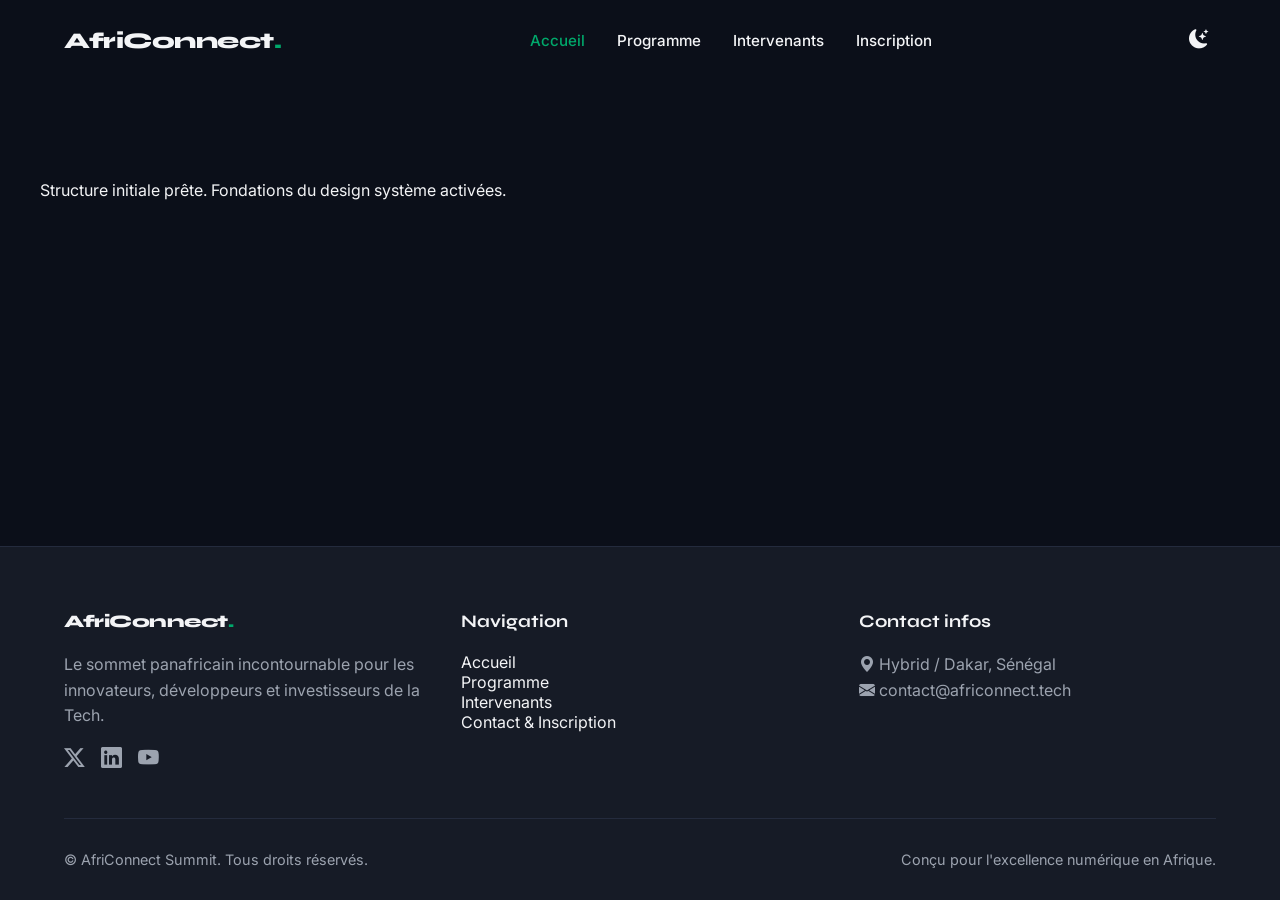
==== contact.html @ d7d1c732 "Initialisation de l'arborescence et création des fichiers" ====
<!DOCTYPE html>
<html lang="fr" data-theme="dark">
<head>
    <meta charset="UTF-8">
    <meta name="viewport" content="width=device-width, initial-scale=1.0">
    <title>AfriConnect Summit 2026 | Accueil</title>
    
    <link rel="preconnect" href="https://fonts.googleapis.com">
    <link rel="preconnect" href="https://fonts.gstatic.com" crossorigin>
    <link href="https://fonts.googleapis.com/css2?family=Inter:wght@400;500;600&family=Syne:wght@700;800&display=swap" rel="stylesheet">
    
    <link rel="stylesheet" href="https://cdn.jsdelivr.net/npm/bootstrap-icons@1.11.3/font/bootstrap-icons.min.css">
    
    <link rel="stylesheet" href="css/style.css">
</head>
<body>

    <header class="header-global">
        <div class="container nav-global">
            <a href="index.html" class="nav-logo" aria-label="AfriConnect Home">
                AfriConnect<span>.</span>
            </a>
            
            <nav class="nav-links" aria-label="Navigation principale">
                <a href="index.html" class="nav-item active">Accueil</a>
                <a href="programme.html" class="nav-item">Programme</a>
                <a href="intervenants.html" class="nav-item">Intervenants</a>
                <a href="contact.html" class="nav-item">Inscription</a>
            </nav>
            
            <div class="nav-actions">
                <button class="theme-toggle" id="theme-toggle" aria-label="Changer de thème">
                    <i class="bi bi-moon-stars-fill"></i>
                </button>
                <button class="menu-burger" id="menu-burger" aria-label="Ouvrir le menu mobile">
                    <i class="bi bi-list"></i>
                </button>
            </div>
        </div>
    </header>

    <main id="main-content">
        <section class="container" style="padding: 100px 0;">
            <p>Structure initiale prête. Fondations du design système activées.</p>
        </section>
    </main>

    <footer class="footer-global">
        <div class="container">
            <div class="footer-grid">
                <div class="footer-col">
                    <h4 class="nav-logo">AfriConnect<span>.</span></h4>
                    <p>Le sommet panafricain incontournable pour les innovateurs, développeurs et investisseurs de la Tech.</p>
                    <div class="footer-socials">
                        <a href="#" aria-label="Twitter X"><i class="bi bi-twitter-x"></i></a>
                        <a href="#" aria-label="LinkedIn"><i class="bi bi-linkedin"></i></a>
                        <a href="#" aria-label="YouTube"><i class="bi bi-youtube"></i></a>
                    </div>
                </div>
                <div class="footer-col">
                    <h4>Navigation</h4>
                    <ul class="footer-links">
                        <li><a href="index.html">Accueil</a></li>
                        <li><a href="programme.html">Programme</a></li>
                        <li><a href="intervenants.html">Intervenants</a></li>
                        <li><a href="contact.html">Contact & Inscription</a></li>
                    </ul>
                </div>
                <div class="footer-col">
                    <h4>Contact infos</h4>
                    <p><i class="bi bi-geo-alt-fill"></i> Hybrid / Dakar, Sénégal</p>
                    <p><i class="bi bi-envelope-fill"></i> contact@africonnect.tech</p>
                </div>
            </div>
            
            <div class="footer-bottom">
                <p>&copy; <span id="footer-year"></span> AfriConnect Summit. Tous droits réservés.</p>
                <p>Conçu pour l'excellence numérique en Afrique.</p>
            </div>
        </div>
    </footer>

    <script src="js/main.js"></script>
</body>
</html>
---- css/style.css ----
/* ==========================================================================
   VARIABLES & DESIGN SYSTEM (2026 Standards)
   ========================================================================== */
:root {
    /* Fonts */
    --font-title: 'Syne', sans-serif;
    --font-body: 'Inter', sans-serif;

    /* Palette - Light Mode (Default) */
    --bg-primary: #ffffff;
    --bg-secondary: #f8f9fa;
    --text-primary: #111111;
    --text-secondary: #555555;
    --accent: #00A86B;         /* Vert Émeraude Panafricain moderne */
    --accent-secondary: #FF6F61; /* Orange Terre Cuite vibrant */
    --border-color: #e5e7eb;
    
    /* Layout & Utilities */
    --max-width: 1200px;
    --radius-sm: 8px;
    --radius-md: 16px;
    --transition-smooth: all 0.4s cubic-bezier(0.16, 1, 0.3, 1);
    --navbar-height: 80px;
}

/* Dark Mode Overrides */
[data-theme="dark"] {
    --bg-primary: #0b0f19;
    --bg-secondary: #161b26;
    --text-primary: #f3f4f6;
    --text-secondary: #9ca3af;
    --border-color: #242b3d;
}

/* ==========================================================================
   RESET & BASE STYLES
   ========================================================================== */
*, *::before, *::after {
    box-sizing: border-box;
    margin: 0;
    padding: 0;
}

html {
    scroll-behavior: smooth;
    font-family: var(--font-body);
    background-color: var(--bg-primary);
    color: var(--text-primary);
    transition: var(--transition-smooth);
}

body {
    min-height: 100vh;
    display: flex;
    flex-direction: column;
}

main {
    flex: 1;
    margin-top: var(--navbar-height);
}

a {
    text-decoration: none;
    color: inherit;
    transition: var(--transition-smooth);
}

ul {
    list-style: none;
}

img {
    max-width: 100%;
    display: block;
}

/* ==========================================================================
   COMMON LAYOUT: NAVBAR & FOOTER (Flexbox Usage 1 & 2)
   ========================================================================== */
.container {
    width: 100%;
    max-width: var(--max-width);
    margin: 0 auto;
    padding: 0 24px;
}

/* Header & Navbar */
.header-global {
    position: fixed;
    top: 0;
    left: 0;
    width: 100%;
    height: var(--navbar-height);
    background-color: transparent;
    z-index: 1000;
    display: flex;
    align-items: center;
    transition: var(--transition-smooth);
}

.nav-global {
    width: 100%;
    display: flex; /* Usage Flexbox 1 */
    justify-content: space-between;
    align-items: center;
}

.nav-logo {
    font-family: var(--font-title);
    font-weight: 800;
    font-size: 1.4rem;
    letter-spacing: -0.5px;
}

.nav-logo span {
    color: var(--accent);
}

.nav-links {
    display: flex;
    gap: 32px;
    align-items: center;
}

.nav-item {
    font-weight: 500;
    font-size: 0.95rem;
    position: relative;
}

.nav-item.active, .nav-item:hover {
    color: var(--accent);
}

/* Actions: DarkMode & Menu Hamburger */
.nav-actions {
    display: flex;
    align-items: center;
    gap: 16px;
}

.theme-toggle {
    background: none;
    border: none;
    color: var(--text-primary);
    font-size: 1.2rem;
    cursor: pointer;
    padding: 8px;
    transition: var(--transition-smooth);
}

.menu-burger {
    display: none; /* Masqué sur Desktop */
    background: none;
    border: none;
    color: var(--text-primary);
    font-size: 1.5rem;
    cursor: pointer;
}

/* Footer Global */
.footer-global {
    background-color: var(--bg-secondary);
    border-top: 1px solid var(--border-color);
    padding: 64px 0 32px 0;
    margin-top: auto;
}

.footer-grid {
    display: flex; /* Usage Flexbox 2 */
    justify-content: space-between;
    flex-wrap: wrap;
    gap: 40px;
    margin-bottom: 48px;
}

.footer-col {
    flex: 1;
    min-width: 250px;
}

.footer-col h4 {
    font-family: var(--font-title);
    font-size: 1.1rem;
    margin-bottom: 20px;
}

.footer-col p {
    color: var(--text-secondary);
    line-height: 1.6;
}

.footer-links display: flex {
    display: flex;
    flex-direction: column;
    gap: 12px;
}

.footer-socials {
    display: flex;
    gap: 16px;
    margin-top: 16px;
}

.footer-socials a {
    font-size: 1.3rem;
    color: var(--text-secondary);
}

.footer-socials a:hover {
    color: var(--accent);
}

.footer-bottom {
    border-top: 1px solid var(--border-color);
    padding-top: 32px;
    display: flex; /* Usage Flexbox 3 */
    justify-content: space-between;
    align-items: center;
    flex-wrap: wrap;
    gap: 16px;
    color: var(--text-secondary);
    font-size: 0.9rem;
}

/* Responsive de base (Mobile First principal) */
@media (max-width: 768px) {
    .nav-links {
        display: none; /* Géré au Commit 2 en JS */
    }
    .menu-burger {
        display: block;
    }
}
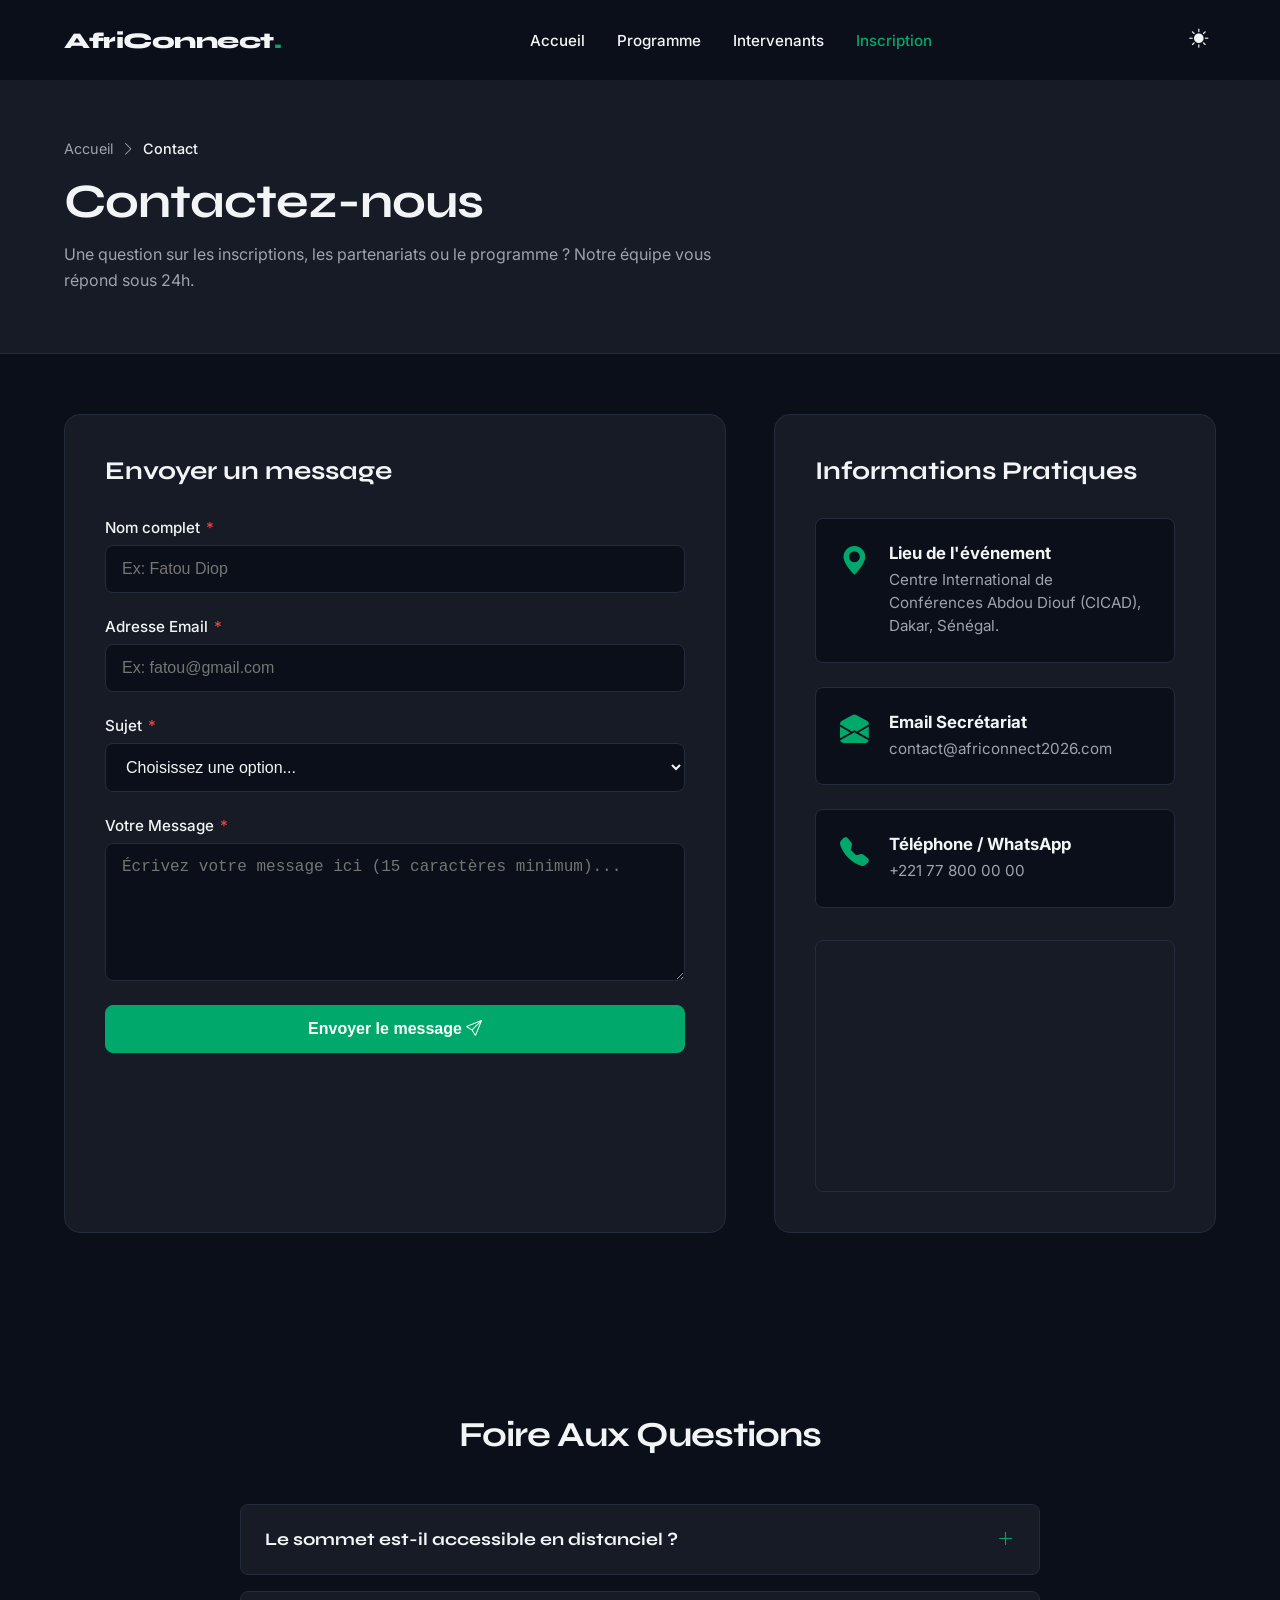
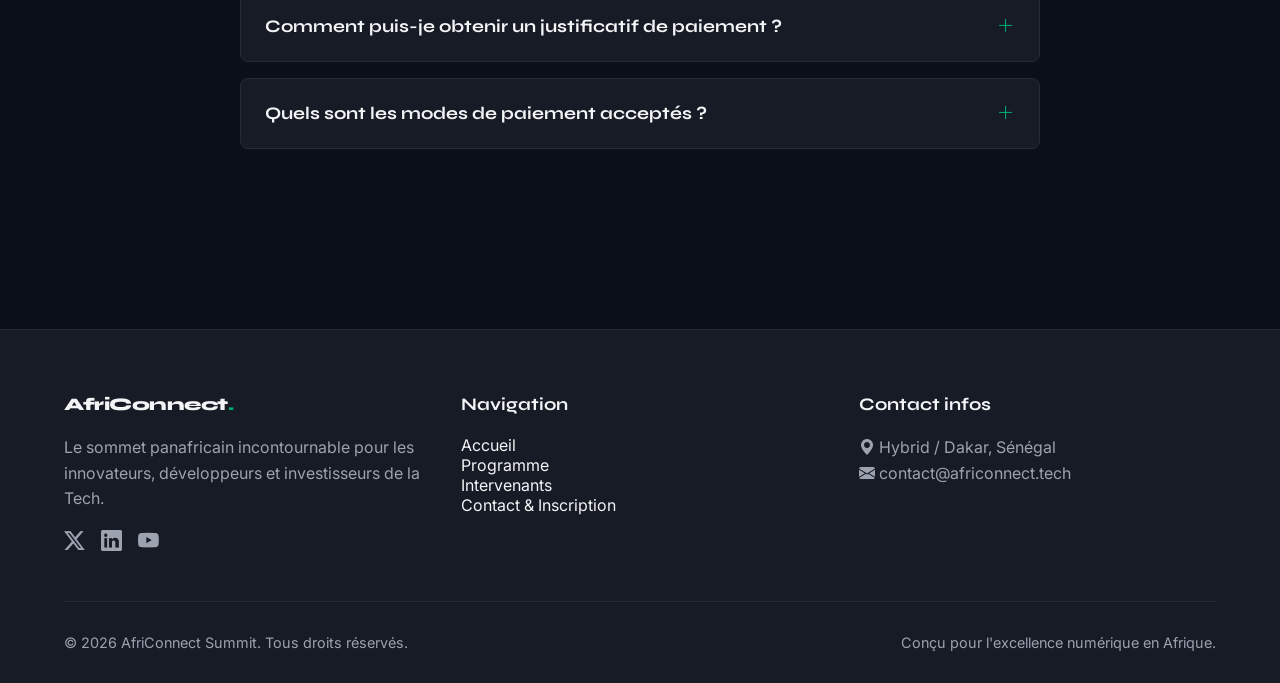
==== commit bc57d71b: "ajout de la page contact avec formulaire, cartes et FAQ" ====
--- a/contact.html
+++ b/contact.html
@@ -3,7 +3,7 @@
 <head>
     <meta charset="UTF-8">
     <meta name="viewport" content="width=device-width, initial-scale=1.0">
-    <title>AfriConnect Summit 2026 | Accueil</title>
+    <title>AfriConnect Summit 2026 | Contact</title>
     
     <link rel="preconnect" href="https://fonts.googleapis.com">
     <link rel="preconnect" href="https://fonts.gstatic.com" crossorigin>
@@ -22,10 +22,10 @@
             </a>
             
             <nav class="nav-links" aria-label="Navigation principale">
-                <a href="index.html" class="nav-item active">Accueil</a>
+                <a href="index.html" class="nav-item">Accueil</a>
                 <a href="programme.html" class="nav-item">Programme</a>
                 <a href="intervenants.html" class="nav-item">Intervenants</a>
-                <a href="contact.html" class="nav-item">Inscription</a>
+                <a href="contact.html" class="nav-item active">Inscription</a>
             </nav>
             
             <div class="nav-actions">
@@ -40,9 +40,147 @@
     </header>
 
     <main id="main-content">
-        <section class="container" style="padding: 100px 0;">
-            <p>Structure initiale prête. Fondations du design système activées.</p>
+
+        <section class="internal-hero">
+            <div class="container">
+                <nav class="breadcrumb" aria-label="Fil d'Ariane">
+                    <a href="index.html">Accueil</a> <i class="bi bi-chevron-right"></i> <span>Contact</span>
+                </nav>
+                <h1 class="internal-title">Contactez-nous</h1>
+                <p class="internal-subtitle">Une question sur les inscriptions, les partenariats ou le programme ? Notre équipe vous répond sous 24h.</p>
+            </div>
         </section>
+
+        <section class="contact-section container">
+            <div class="contact-grid">
+                
+                <div class="contact-form-wrapper">
+                    <h2>Envoyer un message</h2>
+                    <form id="contact-form" novalidate>
+                        <div class="form-group">
+                            <label for="contact-name">Nom complet <span class="required">*</span></label>
+                            <input type="text" id="contact-name" name="name" required minlength="3" placeholder="Ex: Fatou Diop">
+                            <span class="error-msg" id="name-error">Le nom doit contenir au moins 3 caractères.</span>
+                        </div>
+
+                        <div class="form-group">
+                            <label for="contact-email">Adresse Email <span class="required">*</span></label>
+                            <input type="email" id="contact-email" name="email" required placeholder="Ex: fatou@gmail.com">
+                            <span class="error-msg" id="email-error">Veuillez entrer une adresse email valide.</span>
+                        </div>
+
+                        <div class="form-group">
+                            <label for="contact-subject">Sujet <span class="required">*</span></label>
+                            <select id="contact-subject" name="subject" required>
+                                <option value="" disabled selected>Choisissez une option...</option>
+                                <option value="inscription">Inscription & Billetterie</option>
+                                <option value="partenariat">Devenir Sponsor / Partenaire</option>
+                                <option value="presse">Presse & Médias</option>
+                                <option value="autre">Autre demande</option>
+                            </select>
+                            <span class="error-msg" id="subject-error">Veuillez sélectionner un sujet.</span>
+                        </div>
+
+                        <div class="form-group">
+                            <label for="contact-message">Votre Message <span class="required">*</span></label>
+                            <textarea id="contact-message" name="message" required minlength="15" rows="6" placeholder="Écrivez votre message ici (15 caractères minimum)..."></textarea>
+                            <span class="error-msg" id="message-error">Votre message doit contenir au moins 15 caractères.</span>
+                        </div>
+
+                        <button type="submit" class="btn btn-primary w-100">
+                            Envoyer le message <i class="bi bi-send"></i>
+                        </button>
+                    </form>
+                    
+                    <div id="form-status" class="form-status-box" style="display: none;"></div>
+                </div>
+
+                <div class="contact-info-wrapper">
+                    <h2>Informations Pratiques</h2>
+                    <div class="info-card-list">
+                        <div class="info-item-card">
+                            <div class="info-icon"><i class="bi bi-geo-alt-fill"></i></div>
+                            <div class="info-text">
+                                <h3>Lieu de l'événement</h3>
+                                <p>Centre International de Conférences Abdou Diouf (CICAD), Dakar, Sénégal.</p>
+                            </div>
+                        </div>
+                        <div class="info-item-card">
+                            <div class="info-icon"><i class="bi bi-envelope-open-fill"></i></div>
+                            <div class="info-text">
+                                <h3>Email Secrétariat</h3>
+                                <p><a href="mailto:contact@africonnect2026.com">contact@africonnect2026.com</a></p>
+                            </div>
+                        </div>
+                        <div class="info-item-card">
+                            <div class="info-icon"><i class="bi bi-telephone-fill"></i></div>
+                            <div class="info-text">
+                                <h3>Téléphone / WhatsApp</h3>
+                                <p><a href="tel:+221778000000">+221 77 800 00 00</a></p>
+                            </div>
+                        </div>
+                    </div>
+
+                    <div class="map-container">
+                        <iframe 
+                            src="https://www.google.com/maps/embed?pb=!1m18!1m12!1m3!1d3859.479536139478!2d-17.227282424208573!3d14.741982773604085!2m3!1f0!2f0!3f0!3m2!1i1024!2i768!4f13.1!3m3!1m2!1s0xec1bc1001c38555%3A0xad5b412bfa4ca15f!2sCentre%20International%20de%20Conf%C3%A9rences%20Abdou%20Diouf%20(CICAD)!5e0!3m2!1sfr!2ssn!4v1710000000000!5m2!1sfr!2ssn" 
+                            width="100%" 
+                            height="250" 
+                            style="border:0;" 
+                            allowfullscreen="" 
+                            loading="lazy" 
+                            referrerpolicy="no-referrer-when-downgrade"
+                            title="Carte de localisation du CICAD - AfriConnect 2026">
+                        </iframe>
+                    </div>
+                </div>
+
+            </div>
+        </section>
+
+        <section class="faq-section section-reveal container">
+            <h2 class="section-title text-center">Foire Aux Questions</h2>
+            <div class="accordion-container">
+                
+                <div class="accordion-item">
+                    <button class="accordion-header" aria-expanded="false">
+                        <span>Le sommet est-il accessible en distanciel ?</span>
+                        <i class="bi bi-plus-lg"></i>
+                    </button>
+                    <div class="accordion-collapse">
+                        <div class="accordion-body">
+                            <p>Oui, absolument ! Toutes les keynotes de l'Amphithéâtre Kédougou et les tables rondes feront l'objet d'une diffusion en streaming HD accessible pour les détenteurs d'un pass Digital.</p>
+                        </div>
+                    </div>
+                </div>
+
+                <div class="accordion-item">
+                    <button class="accordion-header" aria-expanded="false">
+                        <span>Comment puis-je obtenir un justificatif de paiement ?</span>
+                        <i class="bi bi-plus-lg"></i>
+                    </button>
+                    <div class="accordion-collapse">
+                        <div class="accordion-body">
+                            <p>Une facture nominative acquittée est envoyée automatiquement au format PDF par email immédiatement après la validation de votre paiement en ligne.</p>
+                        </div>
+                    </div>
+                </div>
+
+                <div class="accordion-item">
+                    <button class="accordion-header" aria-expanded="false">
+                        <span>Quels sont les modes de paiement acceptés ?</span>
+                        <i class="bi bi-plus-lg"></i>
+                    </button>
+                    <div class="accordion-collapse">
+                        <div class="accordion-body">
+                            <p>Nous acceptons les cartes bancaires internationales (Visa, MasterCard), ainsi que les solutions de Mobile Money majeures (Wave, Orange Money, MTN MoMo) via notre passerelle sécurisée AfroPay.</p>
+                        </div>
+                    </div>
+                </div>
+
+            </div>
+        </section>
+
     </main>
 
     <footer class="footer-global">
--- a/css/style.css
+++ b/css/style.css
@@ -22,14 +22,23 @@
     --transition-smooth: all 0.4s cubic-bezier(0.16, 1, 0.3, 1);
     --navbar-height: 80px;
 }
-
-/* Dark Mode Overrides */
+/* ==========================================================================
+   DARK MODE OVERRIDES (Version Prioritaire)
+   ========================================================================== */
+html[data-theme="dark"], 
 [data-theme="dark"] {
-    --bg-primary: #0b0f19;
-    --bg-secondary: #161b26;
-    --text-primary: #f3f4f6;
-    --text-secondary: #9ca3af;
-    --border-color: #242b3d;
+    --bg-primary: #0b0f19 !important;
+    --bg-secondary: #161b26 !important;
+    --text-primary: #f3f4f6 !important;
+    --text-secondary: #9ca3af !important;
+    --border-color: #242b3d !important;
+}
+
+/* Force le rafraîchissement global du fond du corps */
+html, body {
+    background-color: var(--bg-primary);
+    color: var(--text-primary);
+    transition: background-color 0.3s ease, color 0.3s ease;
 }
 
 /* ==========================================================================
@@ -232,4 +241,971 @@
     .menu-burger {
         display: block;
     }
+}
+/* ==========================================================================
+   INTERACTIONS NAVBAR DYNAMIQUES (Commit 2 Additions)
+   ========================================================================== */
+
+/* État de la navbar après 80px de scroll (Effet Glassmorphism 2026) */
+.header-global.scrolled {
+    background-color: rgba(255, 255, 255, 0.75);
+    backdrop-filter: blur(16px);
+    -webkit-backdrop-filter: blur(16px);
+    box-shadow: 0 4px 30px rgba(0, 0, 0, 0.03);
+    border-bottom: 1px solid rgba(0, 0, 0, 0.05);
+}
+
+[data-theme="dark"] .header-global.scrolled {
+    background-color: rgba(11, 15, 25, 0.75);
+    box-shadow: 0 4px 30px rgba(0, 0, 0, 0.2);
+    border-bottom: 1px solid rgba(255, 255, 255, 0.05);
+}
+
+/* Modification responsive pour le menu mobile actif */
+@media (max-width: 768px) {
+    .nav-links {
+        display: flex;
+        flex-direction: column;
+        position: fixed;
+        top: var(--navbar-height);
+        left: -100%; /* Caché par défaut à gauche */
+        width: 100%;
+        height: calc(100vh - var(--navbar-height));
+        background-color: var(--bg-primary);
+        padding: 40px 24px;
+        gap: 24px;
+        align-items: flex-start;
+        transition: var(--transition-smooth);
+        border-top: 1px solid var(--border-color);
+        z-index: 999;
+    }
+
+    /* Classe injectée par le JS pour ouvrir le menu */
+    .nav-links.mobile-active {
+        left: 0;
+    }
+
+    .nav-item {
+        font-size: 1.5rem; /* Plus grand sur mobile pour l'accessibilité tactile */
+        width: 100%;
+    }
+}
+/* ==========================================================================
+   SECTION HERO & BOUTONS (Commit 3)
+   ========================================================================== */
+.hero-section {
+    min-height: calc(100vh - var(--navbar-height));
+    display: flex;
+    align-items: center;
+    justify-content: center;
+    padding: 80px 0;
+    position: relative;
+    overflow: hidden;
+    background: radial-gradient(circle at 80% 20%, rgba(0, 168, 107, 0.05), transparent 40%),
+                radial-gradient(circle at 20% 80%, rgba(255, 111, 97, 0.05), transparent 40%);
+}
+
+.hero-container {
+    display: flex;
+    flex-direction: column;
+    align-items: center;
+    text-align: center;
+}
+
+/* Badge Contextuel */
+.hero-badge {
+    background-color: var(--bg-secondary);
+    border: 1px solid var(--border-color);
+    padding: 8px 16px;
+    border-radius: 100px;
+    font-size: 0.9rem;
+    font-weight: 500;
+    margin-bottom: 24px;
+    color: var(--accent);
+}
+
+/* Titre Expressif (Style 2026) */
+.hero-title {
+    font-family: var(--font-title);
+    font-size: clamp(2.5rem, 5vw, 4.5rem);
+    font-weight: 800;
+    line-height: 1.1;
+    letter-spacing: -2px;
+    margin-bottom: 24px;
+}
+
+.hero-title span {
+    color: var(--accent);
+    position: relative;
+}
+
+.hero-subtitle {
+    font-size: clamp(1rem, 2vw, 1.25rem);
+    color: var(--text-secondary);
+    margin-bottom: 40px;
+    font-weight: 500;
+}
+
+/* Boutons de Style Moderne */
+.hero-actions {
+    display: flex;
+    gap: 16px;
+    margin-bottom: 64px;
+    flex-wrap: wrap;
+    justify-content: center;
+}
+
+.btn {
+    display: inline-block;
+    padding: 14px 28px;
+    font-weight: 600;
+    font-size: 1rem;
+    border-radius: var(--radius-sm);
+    transition: var(--transition-smooth);
+    cursor: pointer;
+}
+
+.btn-primary {
+    background-color: var(--accent);
+    color: #ffffff;
+    border: 1px solid var(--accent);
+}
+
+.btn-primary:hover {
+    background-color: transparent;
+    color: var(--accent);
+    transform: translateY(-3px);
+}
+
+.btn-secondary {
+    background-color: transparent;
+    color: var(--text-primary);
+    border: 1px solid var(--border-color);
+}
+
+.btn-secondary:hover {
+    background-color: var(--bg-secondary);
+    transform: translateY(-3px);
+}
+
+/* Grille du Compte à Rebours */
+.countdown-wrapper {
+    width: 100%;
+    max-width: 600px;
+}
+
+.countdown-title {
+    font-size: 0.9rem;
+    text-transform: uppercase;
+    letter-spacing: 1px;
+    color: var(--text-secondary);
+    margin-bottom: 16px;
+    font-weight: 600;
+}
+
+.countdown-grid {
+    display: grid;
+    grid-template-columns: repeat(4, 1fr); /* Premier usage explicite de CSS Grid */
+    gap: 16px;
+}
+
+.countdown-box {
+    background-color: var(--bg-secondary);
+    border: 1px solid var(--border-color);
+    padding: 16px;
+    border-radius: var(--radius-md);
+    display: flex;
+    flex-direction: column;
+    align-items: center;
+}
+
+.countdown-box span {
+    font-family: var(--font-title);
+    font-size: clamp(1.5rem, 3vw, 2.5rem);
+    font-weight: 800;
+    color: var(--text-primary);
+}
+
+.countdown-box label {
+    font-size: 0.8rem;
+    color: var(--text-secondary);
+    margin-top: 4px;
+}
+
+/* ==========================================================================
+   ANIMATION D'APPARITION CSS (CSS Loading Animation)
+   ========================================================================== */
+.animate-fade-in {
+    opacity: 0;
+    transform: translateY(30px);
+    animation: fadeInUp 1s cubic-bezier(0.16, 1, 0.3, 1) forwards;
+}
+
+/* Décalages d'animation (Delays) pour l'effet fluide cascade */
+.hero-badge { animation-delay: 0.1s; }
+.hero-title { animation-delay: 0.2s; }
+.hero-subtitle { animation-delay: 0.3s; }
+.hero-actions { animation-delay: 0.4s; }
+.countdown-wrapper { animation-delay: 0.5s; }
+
+@keyframes fadeInUp {
+    to {
+        opacity: 1;
+        transform: translateY(0);
+    }
+}
+
+/* Version Tablette / Mobile pour la grille */
+@media (max-width: 480px) {
+    .countdown-grid {
+        grid-template-columns: repeat(2, 1fr);
+    }
+}
+/* ==========================================================================
+   CONSTRUCTION DES SECTIONS DE L'ACCUEIL (Commit 4)
+   ========================================================================== */
+.section-reveal {
+    padding: 100px 0;
+    opacity: 1;
+    transform: translateY(0);
+    transition: opacity 0.8s cubic-bezier(0.16, 1, 0.3, 1), transform 0.8s cubic-bezier(0.16, 1, 0.3, 1);
+}
+
+/* Classe injectée par JavaScript quand l'élément entre à l'écran */
+.section-reveal.visible {
+    opacity: 1;
+    transform: translateY(0);
+}
+
+.section-title {
+    font-family: var(--font-title);
+    font-size: 2.2rem;
+    margin-bottom: 48px;
+    letter-spacing: -1px;
+}
+
+.text-center { text-align: center; }
+
+/* 1. Chiffres Clés - Usage CSS Grid (2) */
+.stats-grid {
+    display: grid;
+    grid-template-columns: repeat(4, 1fr);
+    gap: 24px;
+}
+
+.stat-card {
+    background-color: var(--bg-secondary);
+    border: 1px solid var(--border-color);
+    padding: 40px 24px;
+    border-radius: var(--radius-md);
+    text-align: center;
+}
+
+.stat-number {
+    font-family: var(--font-title);
+    font-size: 3rem;
+    font-weight: 800;
+    color: var(--accent);
+    display: block;
+    margin-bottom: 8px;
+}
+
+.stat-label {
+    color: var(--text-secondary);
+    font-weight: 500;
+}
+
+/* 2. Pourquoi Participer - Usage Flexbox (4) */
+.features-flex {
+    display: flex;
+    gap: 32px;
+}
+
+.feature-card {
+    flex: 1;
+    background-color: var(--bg-primary);
+    border: 1px solid var(--border-color);
+    padding: 40px;
+    border-radius: var(--radius-md);
+    transition: var(--transition-smooth);
+}
+
+.feature-card:hover {
+    border-color: var(--accent);
+    transform: translateY(-5px);
+}
+
+.feature-icon {
+    font-size: 2rem;
+    color: var(--accent);
+    margin-bottom: 24px;
+}
+
+.feature-card h3 {
+    font-family: var(--font-title);
+    margin-bottom: 16px;
+    font-size: 1.3rem;
+}
+
+.feature-card p {
+    color: var(--text-secondary);
+    line-height: 1.6;
+}
+
+/* 3. Intervenants Vedettes - Usage CSS Grid (3) */
+.section-header-flex {
+    display: flex;
+    justify-content: space-between;
+    align-items: center;
+    margin-bottom: 48px;
+}
+
+.section-header-flex .section-title { margin-bottom: 0; }
+.btn-sm { padding: 8px 20px; font-size: 0.9rem; }
+
+.speakers-grid {
+    display: grid;
+    grid-template-columns: repeat(4, 1fr);
+    gap: 24px;
+}
+
+.speaker-card {
+    background-color: var(--bg-secondary);
+    border: 1px solid var(--border-color);
+    border-radius: var(--radius-md);
+    overflow: hidden;
+    transition: var(--transition-smooth);
+}
+
+.speaker-card:hover {
+    transform: translateY(-8px);
+    box-shadow: 0 12px 40px rgba(0,0,0,0.05);
+    border-color: var(--accent);
+}
+
+.speaker-img-wrapper {
+    width: 100%;
+    height: 280px;
+    overflow: hidden;
+    background-color: var(--border-color);
+}
+
+.speaker-img-wrapper img {
+    width: 100%;
+    height: 100%;
+    object-fit: cover;
+    transition: var(--transition-smooth);
+}
+
+.speaker-card:hover .speaker-img-wrapper img {
+    transform: scale(1.05);
+}
+
+.speaker-info {
+    padding: 24px;
+}
+
+.speaker-info h3 {
+    font-family: var(--font-title);
+    font-size: 1.2rem;
+    margin-bottom: 4px;
+}
+
+.speaker-role {
+    color: var(--text-secondary);
+    font-size: 0.9rem;
+    margin-bottom: 12px;
+}
+
+.speaker-country {
+    font-size: 0.85rem;
+    background-color: var(--bg-primary);
+    padding: 4px 10px;
+    border-radius: 100px;
+    border: 1px solid var(--border-color);
+}
+
+/* 4. Partenaires / Sponsors */
+.sponsors-tier {
+    display: flex;
+    justify-content: center;
+    align-items: center;
+    gap: 40px;
+    margin-bottom: 40px;
+    flex-wrap: wrap;
+}
+
+.sponsor-logo {
+    background-color: var(--bg-secondary);
+    border: 1px solid var(--border-color);
+    border-radius: var(--radius-sm);
+    color: var(--text-secondary);
+    font-weight: 600;
+}
+
+.tier-gold .sponsor-logo { padding: 24px 48px; font-size: 1.3rem; color: var(--text-primary); }
+.tier-silver .sponsor-logo { padding: 18px 36px; font-size: 1rem; }
+.tier-bronze .sponsor-logo { padding: 12px 24px; font-size: 0.85rem; }
+
+/* 5. Bouton Flottant (Back to Top) */
+.back-to-top {
+    position: fixed;
+    bottom: 32px;
+    right: 32px;
+    width: 48px;
+    height: 48px;
+    border-radius: 50%;
+    background-color: var(--accent);
+    color: white;
+    border: none;
+    cursor: pointer;
+    display: flex;
+    align-items: center;
+    justify-content: center;
+    font-size: 1.8rem;
+    opacity: 0;
+    pointer-events: none;
+    transform: translateY(10px);
+    transition: var(--transition-smooth);
+    z-index: 99;
+}
+
+.back-to-top.show {
+    opacity: 1;
+    pointer-events: auto;
+    transform: translateY(0);
+}
+
+/* RESPONSIVE MEDIA QUERIES (Breakpoints) */
+@media (max-width: 1024px) {
+    .stats-grid, .speakers-grid { grid-template-columns: repeat(2, 1fr); }
+    .features-flex { flex-direction: column; }
+}
+
+@media (max-width: 560px) {
+    .stats-grid, .speakers-grid { grid-template-columns: 1fr; }
+    .section-header-flex { flex-direction: column; align-items: flex-start; gap: 16px; }
+}
+/* ==========================================================================
+   PAGE PROGRAMME - STYLES (Commit 5)
+   ========================================================================== */
+.internal-hero {
+    background-color: var(--bg-secondary);
+    padding: 60px 0;
+    border-bottom: 1px solid var(--border-color);
+    margin-bottom: 60px;
+}
+
+.breadcrumb {
+    font-size: 0.9rem;
+    color: var(--text-secondary);
+    margin-bottom: 16px;
+    display: flex;
+    align-items: center;
+    gap: 8px;
+}
+
+.breadcrumb a:hover { color: var(--accent); }
+.breadcrumb span { color: var(--text-primary); font-weight: 500; }
+
+.internal-title {
+    font-family: var(--font-title);
+    font-size: clamp(2rem, 4vw, 3rem);
+    letter-spacing: -1px;
+    margin-bottom: 12px;
+}
+
+.internal-subtitle {
+    color: var(--text-secondary);
+    max-width: 700px;
+    line-height: 1.6;
+}
+
+/* Onglets (Tabs Layout) */
+.tabs-container {
+    display: flex;
+    gap: 16px;
+    margin-bottom: 40px;
+    border-bottom: 1px solid var(--border-color);
+    padding-bottom: 16px;
+}
+
+.tab-btn {
+    background: none;
+    border: none;
+    padding: 12px 24px;
+    cursor: pointer;
+    text-align: left;
+    border-radius: var(--radius-sm);
+    transition: var(--transition-smooth);
+    display: flex;
+    flex-direction: column;
+}
+
+.tab-btn:hover { background-color: var(--bg-secondary); }
+
+.tab-btn.active {
+    background-color: var(--accent);
+}
+
+.tab-btn.active .tab-day, .tab-btn.active .tab-date {
+    color: #ffffff;
+}
+
+.tab-day {
+    font-family: var(--font-title);
+    font-weight: 800;
+    font-size: 1.2rem;
+    color: var(--text-primary);
+}
+
+.tab-date {
+    font-size: 0.85rem;
+    color: var(--text-secondary);
+    margin-top: 2px;
+}
+
+/* Gestion de l'affichage des panneaux (Tabs Display System) */
+.tab-panel {
+    display: none;
+}
+
+.tab-panel.active {
+    display: block;
+    animation: fadeIn 0.5s ease forwards;
+}
+
+/* Tableaux Stylisés */
+.table-wrapper {
+    overflow-x: auto; /* Empêche la casse sur mobile */
+    border: 1px solid var(--border-color);
+    border-radius: var(--radius-md);
+    background-color: var(--bg-primary);
+}
+
+.schedule-table {
+    width: 100%;
+    border-collapse: collapse;
+    text-align: left;
+    font-size: 0.95rem;
+}
+
+.schedule-table th, .schedule-table td {
+    padding: 20px 24px;
+    border-bottom: 1px solid var(--border-color);
+}
+
+.schedule-table th {
+    background-color: var(--bg-secondary);
+    font-family: var(--font-title);
+    font-weight: 700;
+    color: var(--text-primary);
+}
+
+/* Alternance de couleurs exigée (Zebra Striping) */
+.schedule-table tbody tr:nth-child(even) {
+    background-color: var(--bg-secondary);
+}
+
+.schedule-table tbody tr:last-child td {
+    border-bottom: none;
+}
+
+.time-col {
+    font-weight: 600;
+    color: var(--accent);
+    white-space: nowrap;
+}
+
+.session-title {
+    font-weight: 600;
+    color: var(--text-primary);
+}
+
+.speaker-col {
+    font-weight: 500;
+}
+
+/* Section Thématiques - Usage CSS Grid (4) : Grille 2x2 */
+.topics-grid {
+    display: grid;
+    grid-template-columns: repeat(2, 1fr);
+    gap: 32px;
+}
+
+.topic-item {
+    background-color: var(--bg-secondary);
+    border: 1px solid var(--border-color);
+    padding: 40px;
+    border-radius: var(--radius-md);
+    transition: var(--transition-smooth);
+}
+
+.topic-item:hover {
+    border-color: var(--accent-secondary);
+    transform: scale(1.01);
+}
+
+.topic-icon {
+    font-size: 2rem;
+    color: var(--accent-secondary);
+    margin-bottom: 20px;
+}
+
+.topic-item h3 {
+    font-family: var(--font-title);
+    margin-bottom: 12px;
+}
+
+.topic-item p {
+    color: var(--text-secondary);
+    line-height: 1.6;
+}
+
+/* Responsive local du programme */
+@media (max-width: 768px) {
+    .tabs-container { flex-direction: column; }
+    .topics-grid { grid-template-columns: 1fr; }
+    .schedule-table th, .schedule-table td { padding: 14px 16px; font-size: 0.85rem; }
+}
+/* ==========================================================================
+   PAGE INTERVENANTS - GALERIE & FILTRES (Commit 6)
+   ========================================================================== */
+.filter-section {
+    margin-bottom: 48px;
+}
+
+.filter-wrapper {
+    display: flex;
+    gap: 16px;
+    background-color: var(--bg-secondary);
+    border: 1px solid var(--border-color);
+    padding: 16px;
+    border-radius: var(--radius-md);
+}
+
+.search-box, .select-box {
+    position: relative;
+    display: flex;
+    align-items: center;
+    background-color: var(--bg-primary);
+    border: 1px solid var(--border-color);
+    border-radius: var(--radius-sm);
+    padding: 0 16px;
+}
+
+.search-box { flex: 2; }
+.select-box { flex: 1; }
+
+.search-box i, .select-box i {
+    color: var(--text-secondary);
+    margin-right: 12px;
+}
+
+.search-box input, .select-box select {
+    width: 100%;
+    background: none;
+    border: none;
+    padding: 14px 0;
+    color: var(--text-primary);
+    font-size: 1rem;
+    outline: none;
+}
+
+.select-box select {
+    cursor: pointer;
+    appearance: none; /* Supprime la flèche par défaut */
+}
+
+/* Modifiez cette règle dans votre CSS : */
+.speakers-full-grid {
+    display: grid;
+    /* Force 4 colonnes égales sur grand écran */
+    grid-template-columns: repeat(4, 1fr); 
+    gap: 32px;
+    margin-bottom: 80px;
+}
+
+/* Version responsive pour éviter que les cartes soient trop écrasées sur tablette et mobile */
+@media (max-width: 1024px) {
+    .speakers-full-grid {
+        grid-template-columns: repeat(2, 1fr); /* 2 par ligne sur tablette */
+    }
+}
+
+@media (max-width: 600px) {
+    .speakers-full-grid {
+        grid-template-columns: 1fr; /* 1 seul par ligne sur mobile */
+    }
+}
+
+.speaker-card-full {
+    background-color: var(--bg-secondary);
+    border: 1px solid var(--border-color);
+    border-radius: var(--radius-md);
+    overflow: hidden;
+    display: flex;
+    flex-direction: column;
+    transition: var(--transition-smooth);
+}
+
+.speaker-card-full:hover {
+    transform: translateY(-5px);
+    border-color: var(--accent);
+}
+
+.speaker-profile-img {
+    position: relative;
+    height: 320px;
+    overflow: hidden;
+}
+
+.speaker-profile-img img {
+    width: 100%;
+    height: 100%;
+    object-fit: cover;
+}
+
+.country-badge {
+    position: absolute;
+    bottom: 16px;
+    left: 16px;
+    background-color: rgba(11, 15, 25, 0.85);
+    backdrop-filter: blur(4px);
+    color: #ffffff;
+    padding: 6px 14px;
+    border-radius: 100px;
+    font-size: 0.85rem;
+    font-weight: 500;
+}
+
+.speaker-profile-details {
+    padding: 24px;
+    flex-grow: 1;
+    display: flex;
+    flex-direction: column;
+}
+
+.speaker-profile-details h3 {
+    font-family: var(--font-title);
+    font-size: 1.3rem;
+    margin-bottom: 4px;
+}
+
+.speaker-title-job {
+    color: var(--accent);
+    font-weight: 600;
+    font-size: 0.9rem;
+    margin-bottom: 14px;
+}
+
+.speaker-bio {
+    color: var(--text-secondary);
+    font-size: 0.95rem;
+    line-height: 1.5;
+}
+
+/* Message si aucun résultat */
+.no-results-msg {
+    text-align: center;
+    padding: 40px;
+    color: var(--text-secondary);
+    font-size: 1.1rem;
+    border: 1px dashed var(--border-color);
+    border-radius: var(--radius-md);
+    background-color: var(--bg-secondary);
+}
+
+/* Responsive local */
+@media (max-width: 768px) {
+    .filter-wrapper { flex-direction: column; }
+}
+/* ==========================================================================
+   PAGE CONTACT & FAQ - STYLES (Commit 7)
+   ========================================================================== */
+.contact-grid {
+    display: grid;
+    grid-template-columns: 3fr 2fr;
+    gap: 48px;
+    margin-bottom: 80px;
+}
+
+.contact-form-wrapper, .contact-info-wrapper {
+    background-color: var(--bg-secondary);
+    border: 1px solid var(--border-color);
+    padding: 40px;
+    border-radius: var(--radius-md);
+}
+
+.contact-form-wrapper h2, .contact-info-wrapper h2 {
+    font-family: var(--font-title);
+    margin-bottom: 32px;
+    font-size: 1.6rem;
+}
+
+/* Groupes de formulaires */
+.form-group {
+    margin-bottom: 24px;
+    display: flex;
+    flex-direction: column;
+}
+
+.form-group label {
+    font-weight: 500;
+    margin-bottom: 8px;
+    font-size: 0.95rem;
+}
+
+.required { color: #ef4444; margin-left: 2px; }
+
+.form-group input, .form-group select, .form-group textarea {
+    background-color: var(--bg-primary);
+    border: 1px solid var(--border-color);
+    padding: 14px 16px;
+    border-radius: var(--radius-sm);
+    color: var(--text-primary);
+    font-size: 1rem;
+    outline: none;
+    transition: var(--transition-smooth);
+}
+
+.form-group input:focus, .form-group select:focus, .form-group textarea:focus {
+    border-color: var(--accent);
+}
+
+/* Gestion des erreurs de saisie */
+.form-group.invalid input, .form-group.invalid select, .form-group.invalid textarea {
+    border-color: #ef4444;
+}
+
+.error-msg {
+    color: #ef4444;
+    font-size: 0.85rem;
+    margin-top: 6px;
+    display: none;
+}
+
+.form-group.invalid .error-msg {
+    display: block;
+}
+
+.w-100 { width: 100%; }
+
+/* Cartes d'informations */
+.info-card-list {
+    display: flex;
+    flex-direction: column;
+    gap: 24px;
+}
+
+.info-item-card {
+    display: flex;
+    gap: 20px;
+    background-color: var(--bg-primary);
+    border: 1px solid var(--border-color);
+    padding: 24px;
+    border-radius: var(--radius-sm);
+}
+
+.info-icon {
+    font-size: 1.8rem;
+    color: var(--accent);
+}
+
+.info-text h3 {
+    font-size: 1.05rem;
+    font-weight: 700;
+    margin-bottom: 6px;
+}
+
+.info-text p, .info-text a {
+    color: var(--text-secondary);
+    font-size: 0.95rem;
+    line-height: 1.5;
+}
+
+.info-text a:hover { color: var(--accent); }
+
+/* Statut d'envoi */
+.form-status-box {
+    margin-top: 24px;
+    padding: 16px;
+    border-radius: var(--radius-sm);
+    font-weight: 500;
+    text-align: center;
+}
+.form-status-box.success { background-color: rgba(16, 185, 129, 0.15); color: #10b981; border: 1px solid #10b981; }
+.form-status-box.error { background-color: rgba(239, 68, 68, 0.15); color: #ef4444; border: 1px solid #ef4444; }
+
+/* SYSTEM ACCORDÉON (FAQ) */
+.accordion-container {
+    max-width: 800px;
+    margin: 0 auto 80px auto;
+    display: flex;
+    flex-direction: column;
+    gap: 16px;
+}
+
+.accordion-item {
+    background-color: var(--bg-secondary);
+    border: 1px solid var(--border-color);
+    border-radius: var(--radius-sm);
+    overflow: hidden;
+}
+
+.accordion-header {
+    width: 100%;
+    background: none;
+    border: none;
+    padding: 24px;
+    display: flex;
+    justify-content: space-between;
+    align-items: center;
+    cursor: pointer;
+    color: var(--text-primary);
+    font-family: var(--font-title);
+    font-weight: 700;
+    font-size: 1.1rem;
+    text-align: left;
+}
+
+.accordion-header i {
+    transition: transform 0.3s cubic-bezier(0.16, 1, 0.3, 1);
+    color: var(--accent);
+}
+
+/* Zone d'enroulement animée */
+.accordion-collapse {
+    max-height: 0;
+    overflow: hidden;
+    transition: max-height 0.3s cubic-bezier(0.16, 1, 0.3, 1);
+}
+
+.accordion-body {
+    padding: 0 24px 24px 24px;
+    color: var(--text-secondary);
+    line-height: 1.6;
+    font-size: 0.95rem;
+}
+
+/* États JavaScript */
+.accordion-item.active .accordion-header i {
+    transform: rotate(45deg); /* Le '+' devient un 'x' */
+}
+
+/* Responsive */
+@media (max-width: 992px) {
+    .contact-grid { grid-template-columns: 1fr; }
+}
+.map-container {
+    margin-top: 32px;
+    border-radius: var(--radius-sm);
+    overflow: hidden;
+    border: 1px solid var(--border-color);
+    line-height: 0; /* Supprime un espace blanc technique sous l'iframe */
+}
+
+.map-container iframe {
+    width: 100%;
+    display: block;
 }
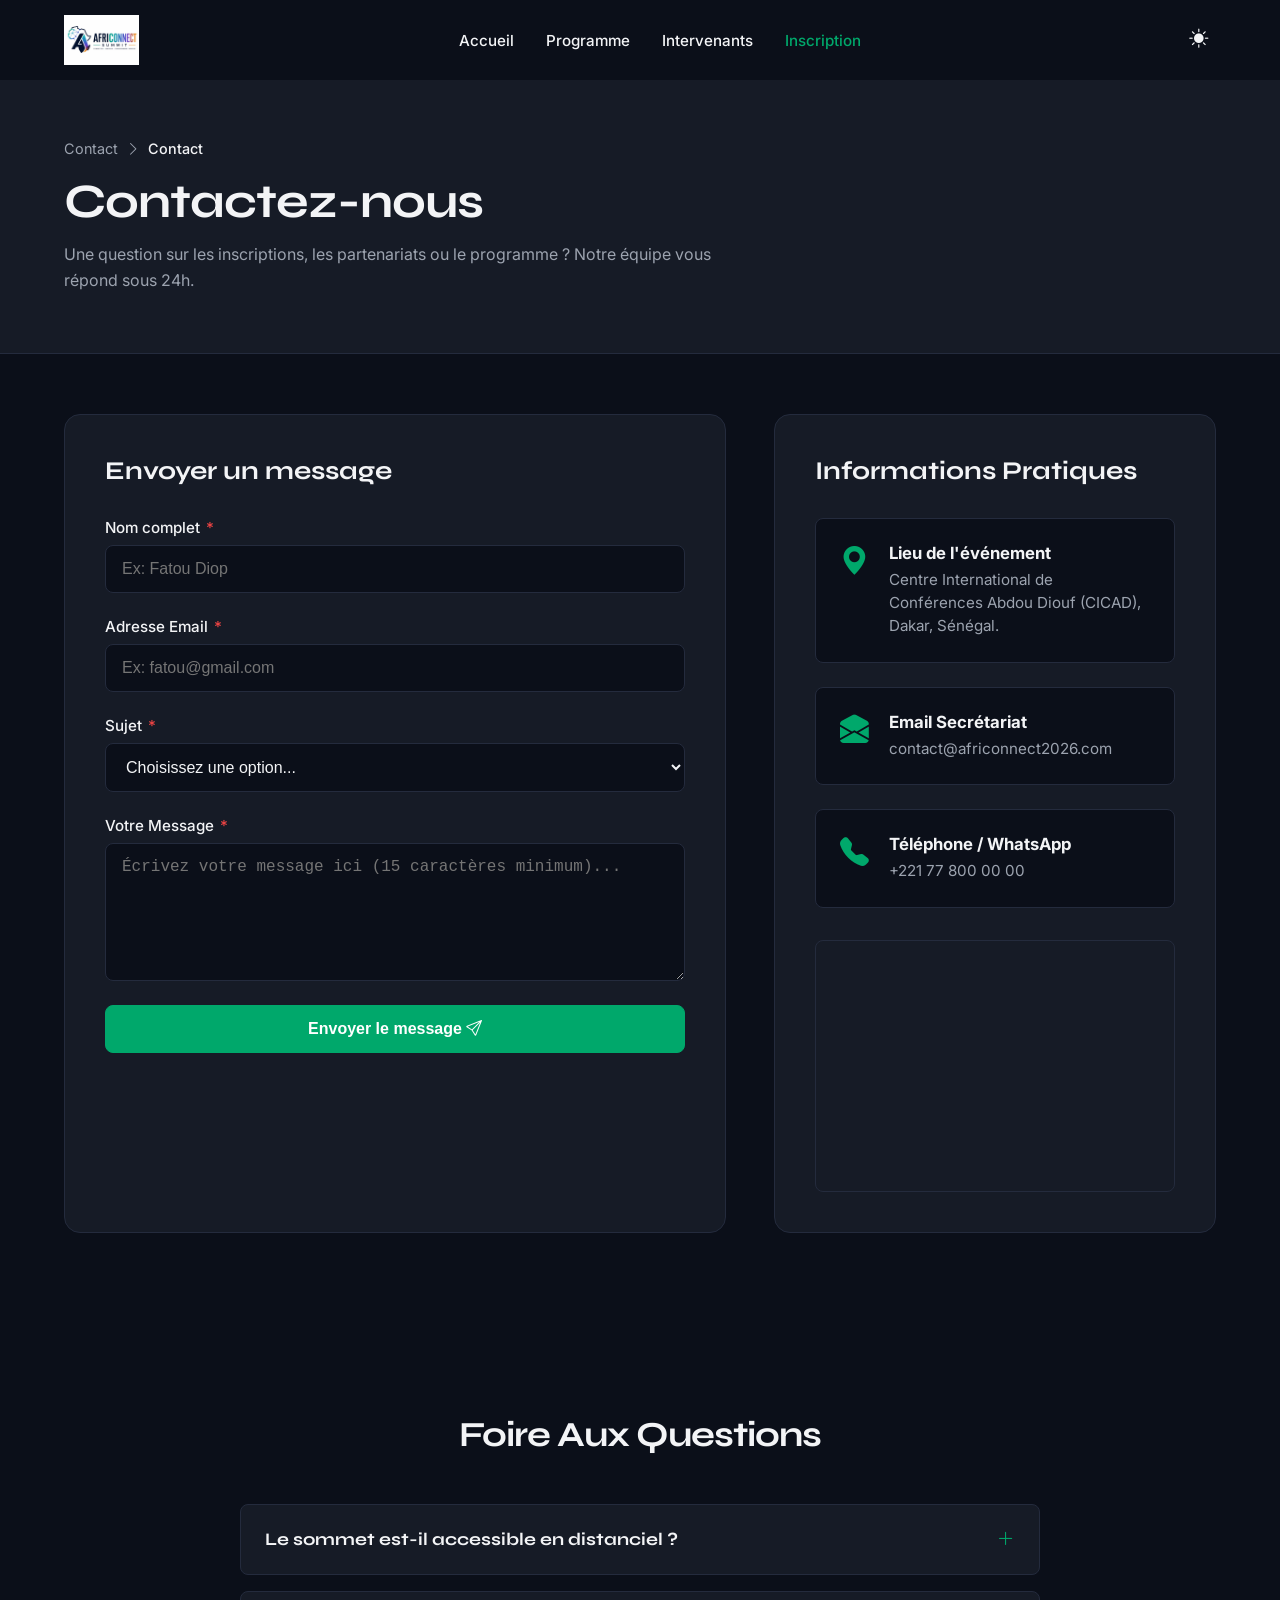
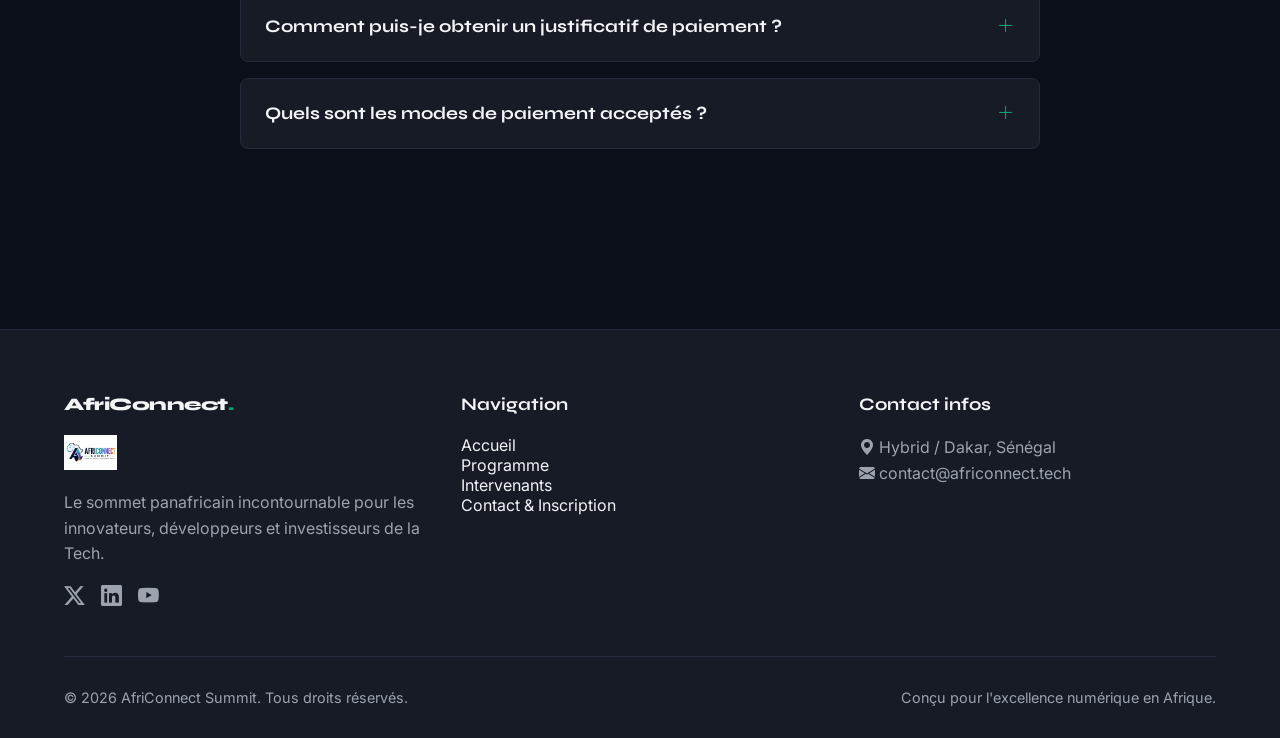
==== commit 1d09165b: "ajout du copyright dynamique, intégration des scripts modulaires et amélioration du responsive" ====
--- a/contact.html
+++ b/contact.html
@@ -17,9 +17,10 @@
 
     <header class="header-global">
         <div class="container nav-global">
-            <a href="index.html" class="nav-logo" aria-label="AfriConnect Home">
-                AfriConnect<span>.</span>
-            </a>
+
+<a href="index.html" class="nav-logo" aria-label="AfriConnect Home">
+    <img src="images/logo.jpeg" alt="AfriConnect Summit Logo" style="height: 50px; width: auto;">
+</a>
             
             <nav class="nav-links" aria-label="Navigation principale">
                 <a href="index.html" class="nav-item">Accueil</a>
@@ -44,7 +45,7 @@
         <section class="internal-hero">
             <div class="container">
                 <nav class="breadcrumb" aria-label="Fil d'Ariane">
-                    <a href="index.html">Accueil</a> <i class="bi bi-chevron-right"></i> <span>Contact</span>
+                    <a href="contact.html">Contact</a> <i class="bi bi-chevron-right"></i> <span>Contact</span>
                 </nav>
                 <h1 class="internal-title">Contactez-nous</h1>
                 <p class="internal-subtitle">Une question sur les inscriptions, les partenariats ou le programme ? Notre équipe vous répond sous 24h.</p>
@@ -188,6 +189,8 @@
             <div class="footer-grid">
                 <div class="footer-col">
                     <h4 class="nav-logo">AfriConnect<span>.</span></h4>
+
+<h4 class="nav-logo"><img src="images/logo.jpeg" alt="AfriConnect Summit Logo" style="height: 35px; width: auto;"></h4>
                     <p>Le sommet panafricain incontournable pour les innovateurs, développeurs et investisseurs de la Tech.</p>
                     <div class="footer-socials">
                         <a href="#" aria-label="Twitter X"><i class="bi bi-twitter-x"></i></a>
--- a/css/style.css
+++ b/css/style.css
@@ -1208,4 +1208,17 @@
 .map-container iframe {
     width: 100%;
     display: block;
+}
+/* Doit être configuré exactement comme ça pour que le calcul JS fonctionne */
+.accordion-collapse {
+    max-height: 0;
+    overflow: hidden;
+    transition: max-height 0.3s cubic-bezier(0.16, 1, 0.3, 1);
+}
+
+.accordion-body {
+    padding: 0 24px 24px 24px;
+    color: var(--text-secondary);
+    line-height: 1.6;
+    font-size: 0.95rem;
 }
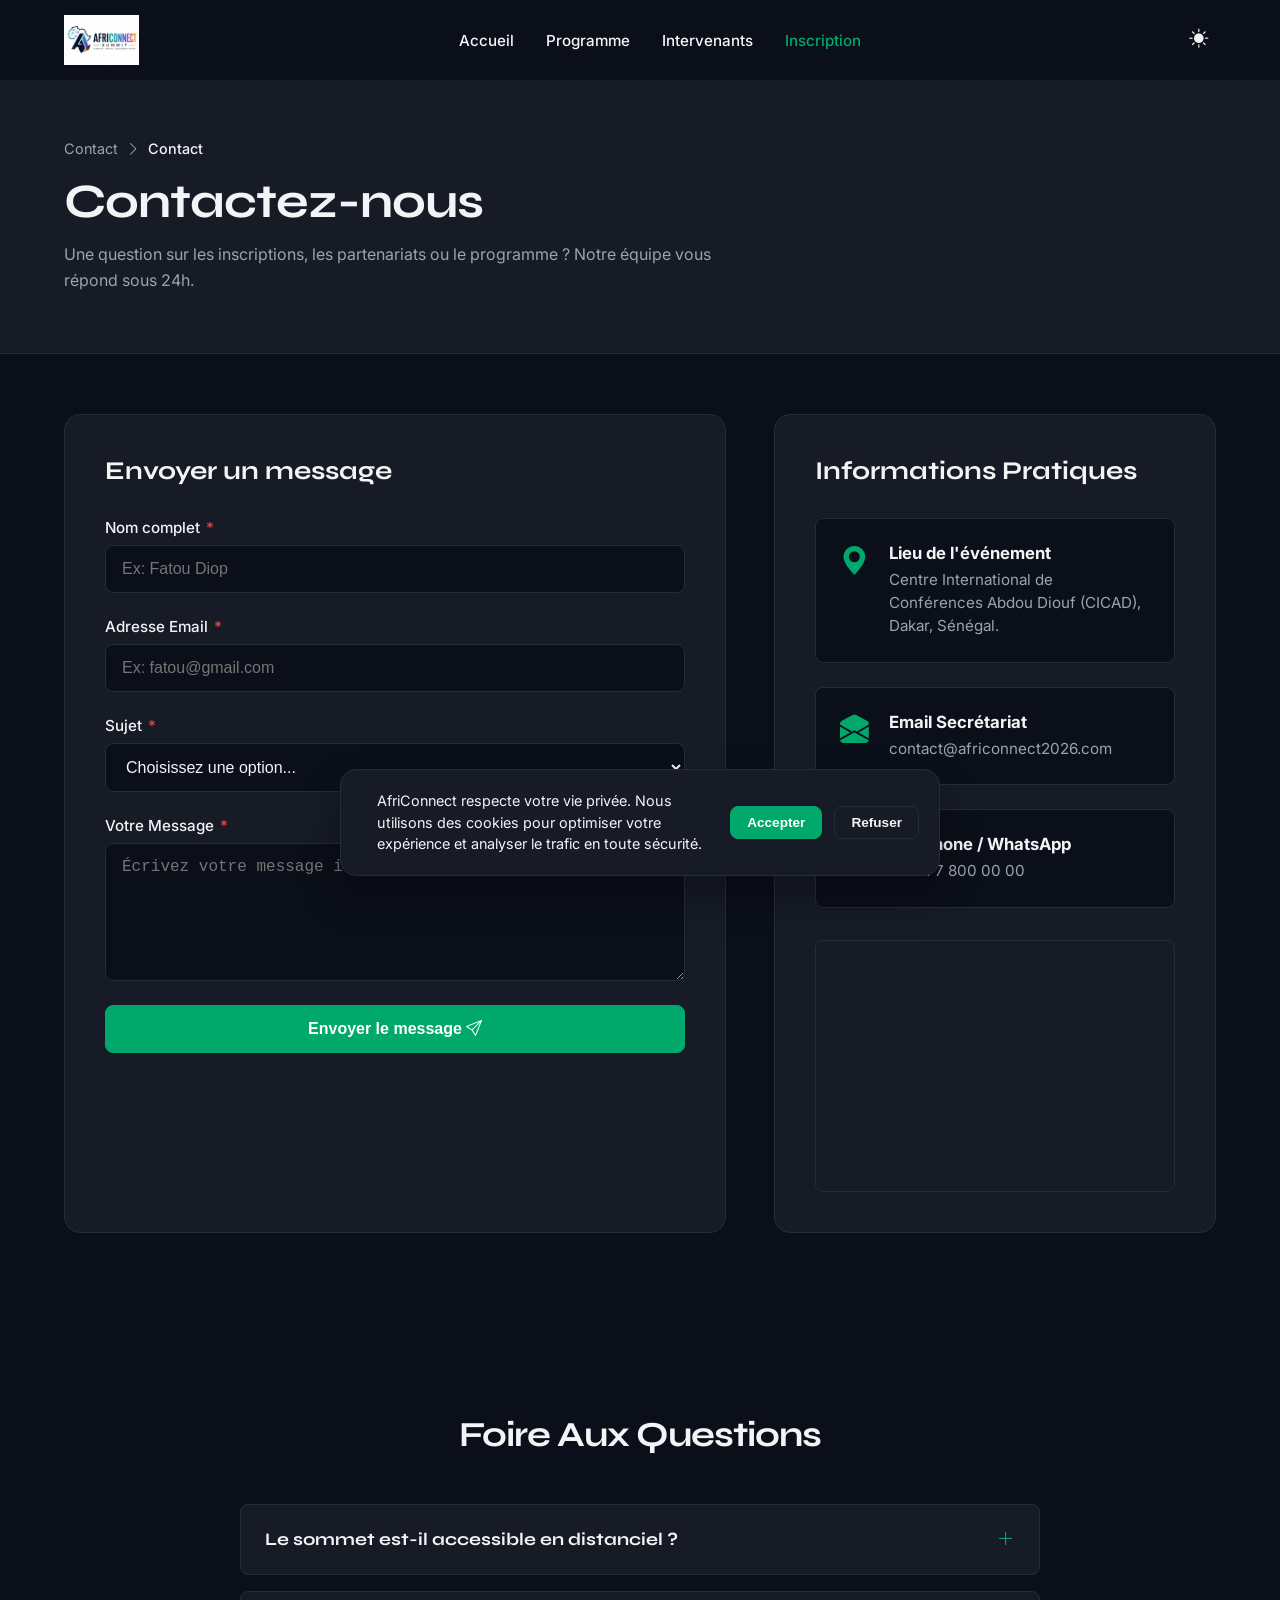
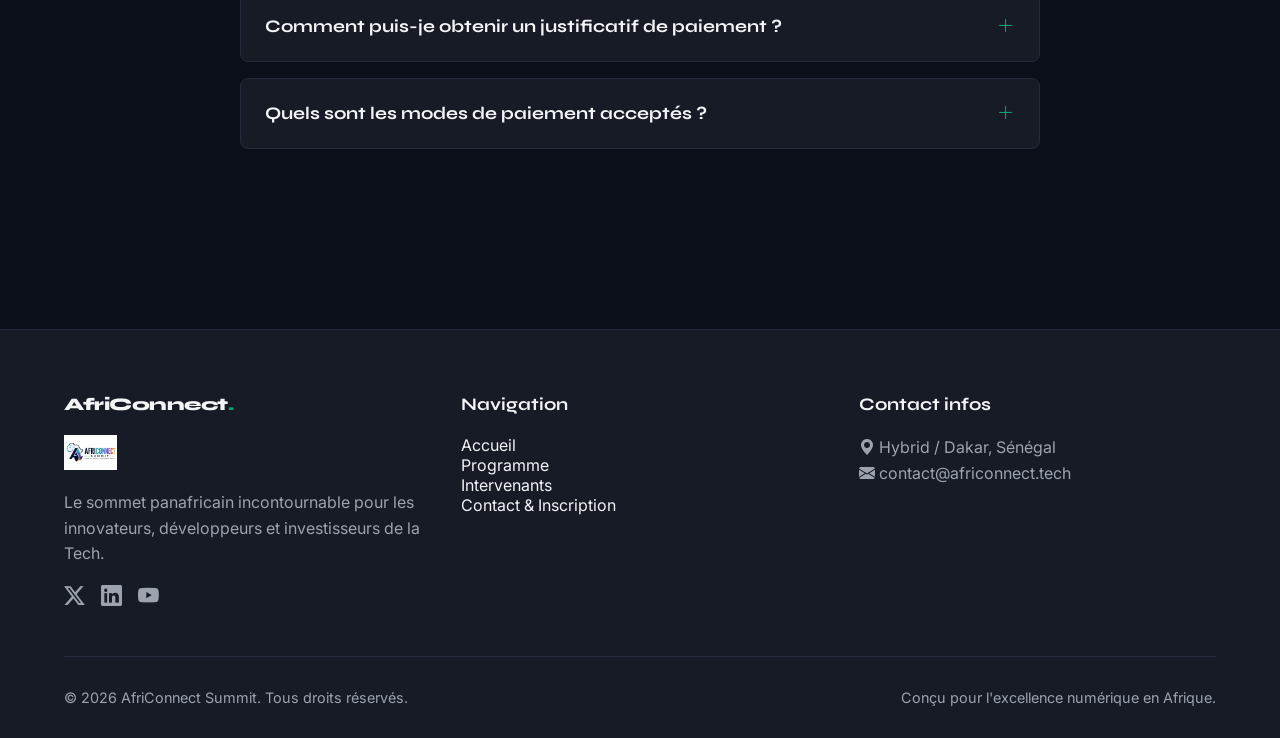
==== commit 0f0dd525: "implémentation d'une bannière de consentement aux cookies dynamique et conforme au RGPD avec pers is" ====
--- a/contact.html
+++ b/contact.html
@@ -25,7 +25,7 @@
             <nav class="nav-links" aria-label="Navigation principale">
                 <a href="index.html" class="nav-item">Accueil</a>
                 <a href="programme.html" class="nav-item">Programme</a>
-                <a href="intervenants.html" class="nav-item">Intervenants</a>
+                <a href="intervenant.html" class="nav-item">Intervenants</a>
                 <a href="contact.html" class="nav-item active">Inscription</a>
             </nav>
             
@@ -203,7 +203,7 @@
                     <ul class="footer-links">
                         <li><a href="index.html">Accueil</a></li>
                         <li><a href="programme.html">Programme</a></li>
-                        <li><a href="intervenants.html">Intervenants</a></li>
+                        <li><a href="intervenant.html">Intervenants</a></li>
                         <li><a href="contact.html">Contact & Inscription</a></li>
                     </ul>
                 </div>
@@ -221,6 +221,19 @@
         </div>
     </footer>
 
+    <div id="cookie-banner" class="cookie-banner" style="display: none;">
+        <div class="cookie-content">
+            <i class="bi bi-shield-check-fill cookie-icon"></i>
+            <p>
+                AfriConnect respecte votre vie privée. Nous utilisons des cookies pour optimiser votre expérience et analyser le trafic en toute sécurité.
+            </p>
+            <div class="cookie-actions">
+                <button id="cookie-accept" class="btn btn-primary btn-sm">Accepter</button>
+                <button id="cookie-deny" class="btn btn-secondary btn-sm">Refuser</button>
+            </div>
+        </div>
+    </div>
+
     <script src="js/main.js"></script>
 </body>
 </html>
--- a/css/style.css
+++ b/css/style.css
@@ -1221,4 +1221,62 @@
     color: var(--text-secondary);
     line-height: 1.6;
     font-size: 0.95rem;
+}
+/* ==========================================================================
+   COMMIT 9 : BANNIÈRE DE CONFIGURATION DES COOKIES (RGPD)
+   ========================================================================== */
+.cookie-banner {
+    position: fixed;
+    bottom: 24px;
+    left: 50%;
+    transform: translateX(-50%);
+    width: calc(100% - 48px);
+    max-width: 600px;
+    background-color: var(--bg-secondary);
+    border: 1px solid var(--border-color);
+    box-shadow: 0 20px 40px rgba(0, 0, 0, 0.3);
+    padding: 20px;
+    border-radius: var(--radius-md);
+    z-index: 9999;
+    animation: slideUp 0.4s cubic-bezier(0.16, 1, 0.3, 1);
+}
+
+.cookie-content {
+    display: flex;
+    align-items: center;
+    gap: 16px;
+}
+
+.cookie-icon {
+    font-size: 1.8rem;
+    color: var(--accent);
+}
+
+.cookie-content p {
+    font-size: 0.9rem;
+    line-height: 1.5;
+    color: var(--text-primary);
+    margin: 0;
+    flex: 1;
+}
+
+.cookie-actions {
+    display: flex;
+    gap: 12px;
+}
+
+.btn-sm {
+    padding: 8px 16px;
+    font-size: 0.85rem;
+}
+
+@keyframes slideUp {
+    from { transform: translate(-50%, 100px); opacity: 0; }
+    to { transform: translate(-50%, 0); opacity: 1; }
+}
+
+/* Responsive mobile */
+@media (max-width: 576px) {
+    .cookie-content { flex-direction: column; text-align: center; }
+    .cookie-actions { width: 100%; justify-content: center; }
 }
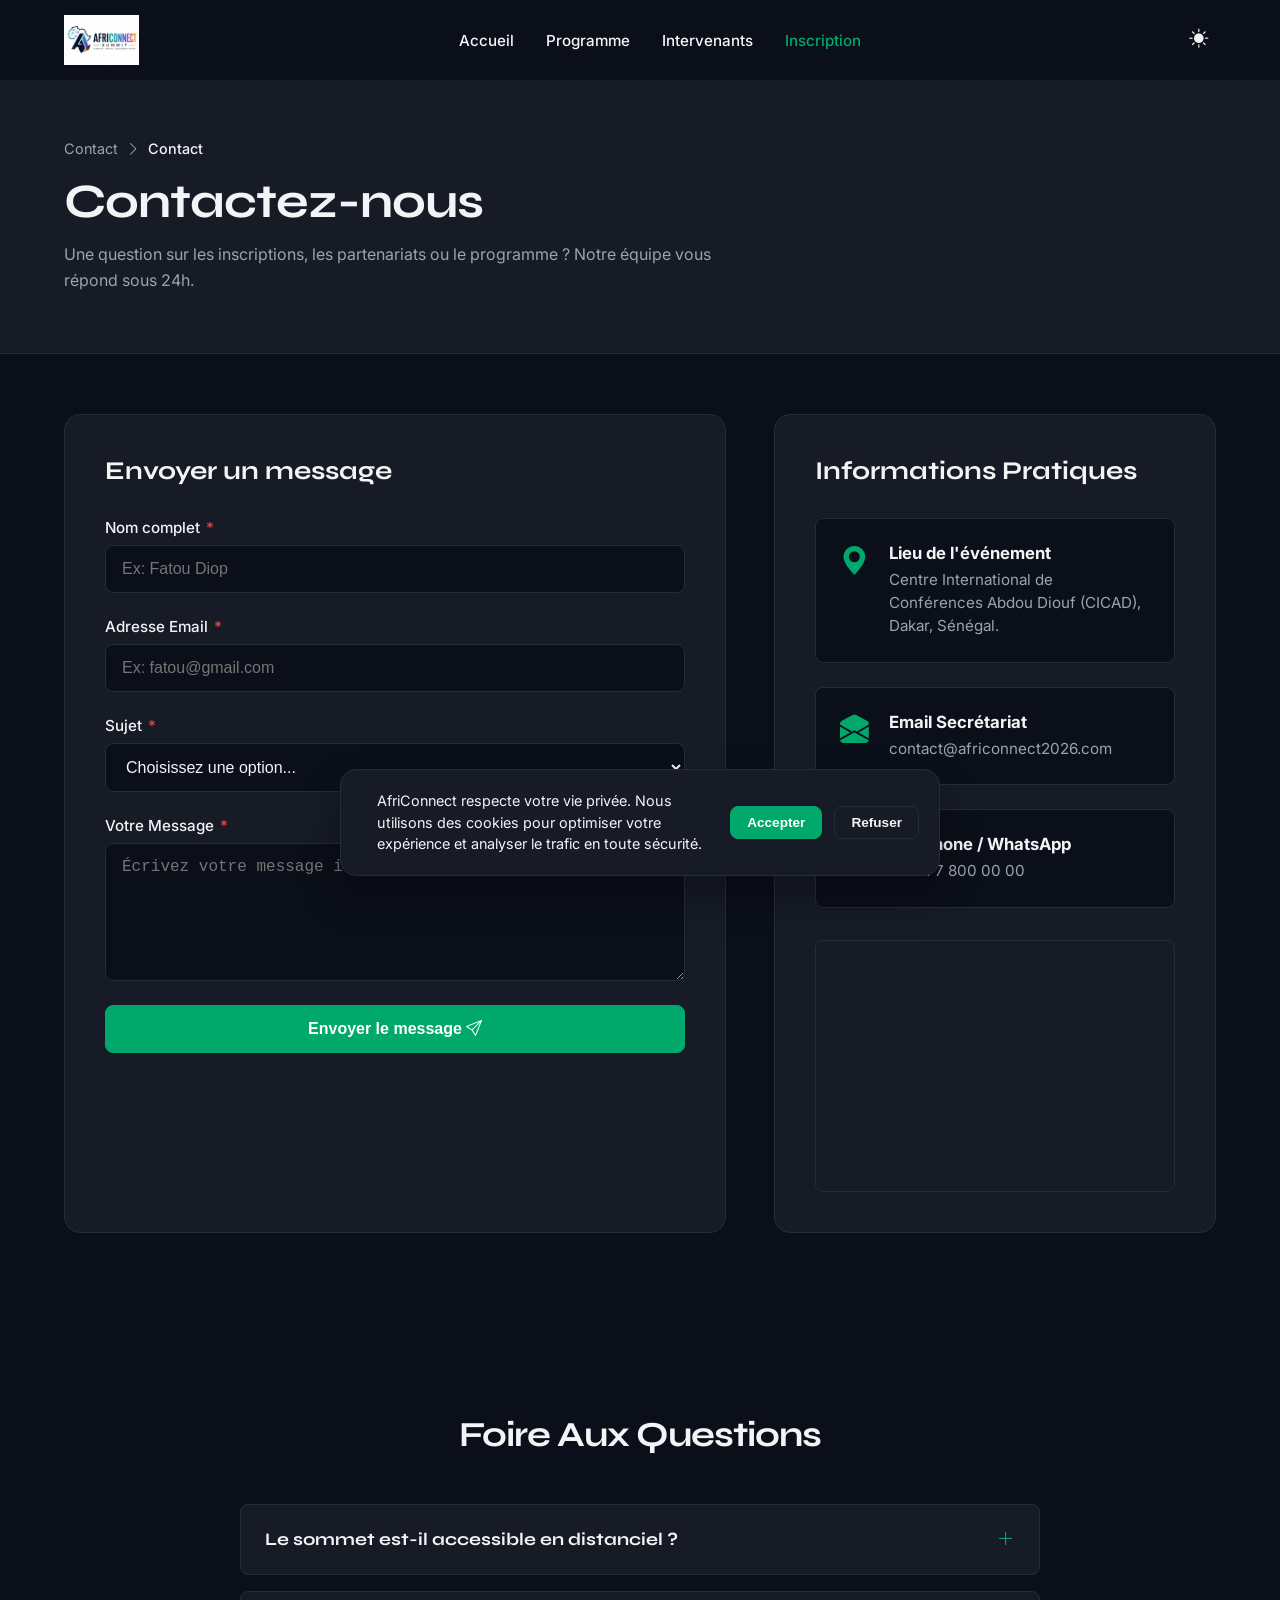
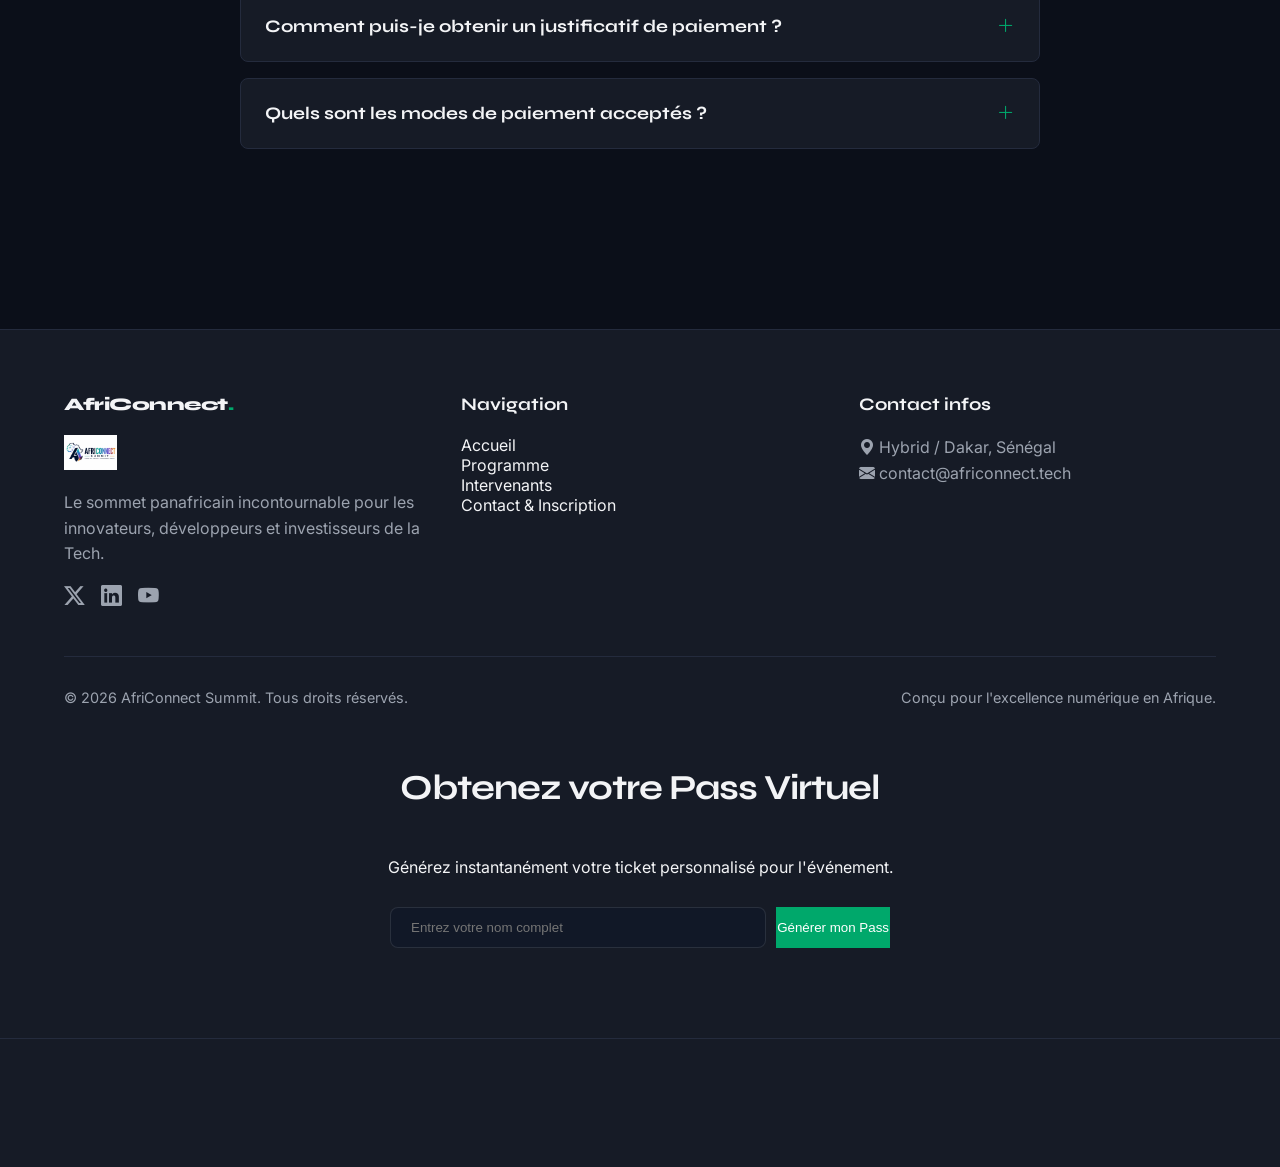
==== commit 2201e1fc: "implémentation du générateur de ticket virtuel et complétion du README du projet" ====
--- a/contact.html
+++ b/contact.html
@@ -219,6 +219,52 @@
                 <p>Conçu pour l'excellence numérique en Afrique.</p>
             </div>
         </div>
+
+        </section>
+
+    <section class="ticket-generator-section section-reveal">
+        <div class="container">
+            <h2 class="section-title">Obtenez votre <span>Pass Virtuel</span></h2>
+            <p class="section-subtitle">Générez instantanément votre ticket personnalisé pour l'événement.</p>
+            
+            <div class="ticket-actions">
+                <input type="text" id="ticket-name" placeholder="Entrez votre nom complet">
+                <button id="btn-generate-ticket" class="btn-primary">Générer mon Pass</button>
+            </div>
+
+            <div id="virtual-ticket" class="ticket-card" style="display: none;">
+                <div class="ticket-header">
+                    <span class="ticket-badge">PASS PREMIUM</span>
+                    <span class="ticket-logo">AfriConnect.</span>
+                </div>
+                <div class="ticket-body">
+                    <div class="ticket-info">
+                        <p class="label">PARTICIPANT</p>
+                        <h3 id="ticket-holder-name">John Doe</h3>
+                    </div>
+                    <div class="ticket-meta">
+                        <div>
+                            <p class="label">DATE</p>
+                            <p class="val">12 Nov 2026</p>
+                        </div>
+                        <div>
+                            <p class="label">LIEU</p>
+                            <p class="val">Dakar, Sénégal</p>
+                        </div>
+                    </div>
+                </div>
+                <div class="ticket-footer">
+                    <div class="ticket-barcode">
+                        <span></span><span></span><span></span><span></span><span></span><span></span><span></span><span></span><span></span><span></span>
+                    </div>
+                    <p id="ticket-serial">#AC-2026-0000</p>
+                </div>
+            </div>
+        </div>
+    </section>
+
+    <footer class="footer-global">
+        </footer>
     </footer>
 
     <div id="cookie-banner" class="cookie-banner" style="display: none;">
--- a/css/style.css
+++ b/css/style.css
@@ -1279,4 +1279,188 @@
 @media (max-width: 576px) {
     .cookie-content { flex-direction: column; text-align: center; }
     .cookie-actions { width: 100%; justify-content: center; }
+}
+/* ==========================================================================
+   COMMIT 10 : SYSTÈME DE NOTIFICATION TOAST (MARKETING POPUP)
+   ========================================================================== */
+.toast-notification {
+    position: fixed;
+    bottom: 30px;
+    right: -400px; /* Caché par défaut à droite */
+    background: var(--bg-secondary, #111827);
+    border-left: 4px solid var(--accent, #ff6b00);
+    box-shadow: 0 10px 30px rgba(0, 0, 0, 0.5);
+    padding: 16px 20px;
+    border-radius: var(--radius-md, 8px);
+    display: flex;
+    align-items: center;
+    gap: 15px;
+    z-index: 99999;
+    max-width: 350px;
+    transition: right 0.5s cubic-bezier(0.175, 0.885, 0.32, 1.275);
+}
+
+.toast-notification.show {
+    right: 30px; /* Position d'affichage */
+}
+
+.toast-icon {
+    font-size: 1.5rem;
+    color: var(--accent, #ff6b00);
+}
+
+.toast-body {
+    flex: 1;
+}
+
+.toast-body h5 {
+    margin: 0 0 4px 0;
+    font-size: 0.95rem;
+    font-weight: 600;
+    color: #ffffff;
+}
+
+.toast-body p {
+    margin: 0;
+    font-size: 0.85rem;
+    color: var(--text-muted, #9ca3af);
+}
+
+.toast-close {
+    background: none;
+    border: none;
+    color: #9ca3af;
+    cursor: pointer;
+    font-size: 1.1rem;
+    padding: 0;
+    transition: color 0.2s;
+}
+
+.toast-close:hover {
+    color: #ffffff;
+}
+/* ==========================================================================
+   COMMIT 11 : SYSTÈME DE TICKET VIRTUEL
+   ========================================================================== */
+.ticket-generator-section {
+    padding: 60px 0;
+    text-align: center;
+}
+
+.ticket-actions {
+    display: flex;
+    justify-content: center;
+    gap: 10px;
+    max-width: 500px;
+    margin: 30px auto;
+}
+
+.ticket-actions input {
+    flex: 1;
+    padding: 12px 20px;
+    background: #111827;
+    border: 1px solid rgba(255, 255, 255, 0.1);
+    border-radius: 8px;
+    color: #fff;
+}
+
+.ticket-card {
+    max-width: 450px;
+    margin: 40px auto 0 auto;
+    background: linear-gradient(135deg, #1e1b4b 0%, #0f172a 100%);
+    border: 2px solid #ff6b00;
+    border-radius: 16px;
+    overflow: hidden;
+    box-shadow: 0 20px 40px rgba(0,0,0,0.5);
+    text-align: left;
+    animation: fadeInUp 0.5s ease forwards;
+}
+
+.ticket-header {
+    background: rgba(255, 107, 0, 0.1);
+    padding: 15px 20px;
+    display: flex;
+    justify-content: space-between;
+    align-items: center;
+    border-bottom: 1px dashed rgba(255, 107, 0, 0.3);
+}
+
+.ticket-badge {
+    background: #ff6b00;
+    color: #fff;
+    font-size: 0.75rem;
+    font-weight: 700;
+    padding: 4px 10px;
+    border-radius: 20px;
+}
+
+.ticket-logo {
+    font-weight: 800;
+    color: #fff;
+}
+
+.ticket-body {
+    padding: 25px 20px;
+}
+
+.ticket-info {
+    margin-bottom: 20px;
+}
+
+.ticket-info h3 {
+    font-size: 1.5rem;
+    color: #fff;
+    margin-top: 5px;
+}
+
+.ticket-meta {
+    display: flex;
+    gap: 40px;
+}
+
+.ticket-card .label {
+    font-size: 0.7rem;
+    color: #9ca3af;
+    letter-spacing: 1px;
+    margin: 0;
+}
+
+.ticket-card .val {
+    font-size: 0.95rem;
+    color: #fff;
+    font-weight: 600;
+    margin: 3px 0 0 0;
+}
+
+.ticket-footer {
+    background: #0b0f19;
+    padding: 15px 20px;
+    display: flex;
+    justify-content: space-between;
+    align-items: center;
+    border-top: 1px dashed rgba(255, 107, 0, 0.3);
+}
+
+/* Faux code-barres en CSS purs */
+.ticket-barcode {
+    display: flex;
+    gap: 2px;
+    height: 30px;
+    align-items: center;
+    opacity: 0.7;
+}
+
+.ticket-barcode span {
+    background: #fff;
+    width: 2px;
+    height: 100%;
+}
+.ticket-barcode span:nth-child(2n) { width: 4px; }
+.ticket-barcode span:nth-child(3n) { width: 1px; }
+
+#ticket-serial {
+    font-family: monospace;
+    color: #ff6b00;
+    margin: 0;
+    font-size: 0.9rem;
 }
